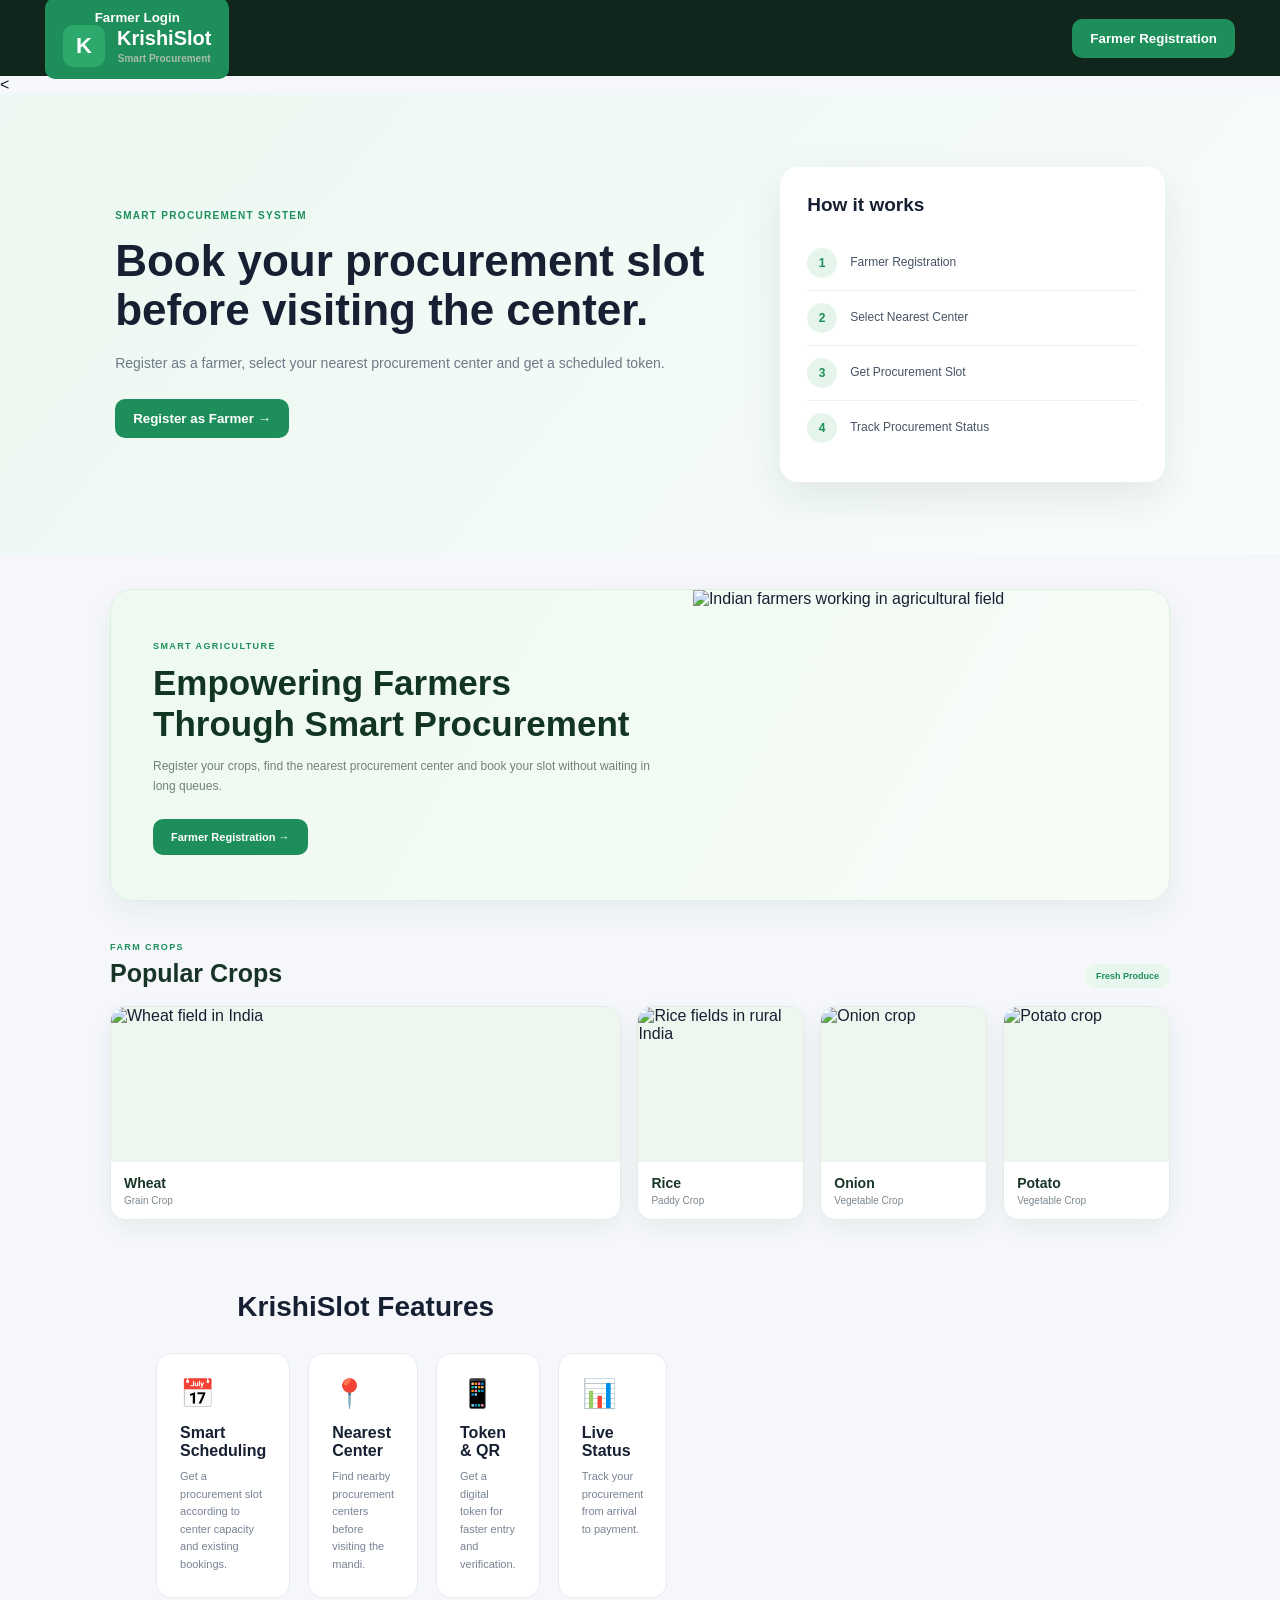
==== index.html @ 200f2f39 "Add files via upload" ====
<!DOCTYPE html>
<html lang="en">
<head>
    <meta charset="UTF-8">
    <meta name="viewport" content="width=device-width, initial-scale=1.0">

    <title>KrishiSlot - Smart Procurement</title>

    <link rel="stylesheet" href="style.css">
</head>

 

<body>

    <!-- NAVBAR -->
    <header class="navbar">
        
</button>
 <button class="register-btn" id="openFarmerLoginBtn" type="button">
    Farmer Login

        <div class="logo">
            <div class="logo-icon">K</div>

            <div>
                <h2>KrishiSlot</h2>
                <p>Smart Procurement</p>
            </div>
        </div>

        <button class="register-btn" id="openRegisterBtn">
            Farmer Registration
        </button>

    </header>
    <!-- =========================
     FARMER & CROP VISUAL
========================= -->

< 

    <!-- HERO SECTION -->
    <section class="hero">

        <div class="hero-content">

            <span class="tag">
                SMART PROCUREMENT SYSTEM
            </span>

            <h1>
                Book your procurement slot
                before visiting the center.
            </h1>

            <p>
                Register as a farmer, select your nearest
                procurement center and get a scheduled token.
            </p>

            <button class="hero-btn" id="heroRegisterBtn">
                Register as Farmer →
            </button>

        </div>


        <div class="hero-card">

            <h3>How it works</h3>

            <div class="work-step">
                <span>1</span>
                <p>Farmer Registration</p>
            </div>

            <div class="work-step">
                <span>2</span>
                <p>Select Nearest Center</p>
            </div>

            <div class="work-step">
                <span>3</span>
                <p>Get Procurement Slot</p>
            </div>

            <div class="work-step">
                <span>4</span>
                <p>Track Procurement Status</p>
            </div>

        </div>

    </section>
    <!-- ==============================
     KRISHISLOT FARM + CROPS
================================ -->
<!-- =========================
     AGRICULTURE SECTION
========================= -->

<section class="agriculture-section">

    <!-- MAIN FARMER / AGRICULTURE BANNER -->

    <div class="agriculture-banner">

        <div class="agriculture-text">

            <span class="section-tag">
                SMART AGRICULTURE
            </span>

            <h1>
                Empowering Farmers
                Through Smart Procurement
            </h1>

            <p>
                Register your crops, find the nearest
                procurement center and book your slot
                without waiting in long queues.
            </p>

            <button onclick="openRegistration()">
                Farmer Registration →
            </button>

        </div>


        <div class="agriculture-image">

            <img
                src="https://upload.wikimedia.org/wikipedia/commons/5/5f/Indian_farmers.jpg"
                alt="Indian farmers working in agricultural field"
            >

        </div>

    </div>


    <!-- CROP SECTION -->

    <div class="crop-title-row">

        <div>
            <span class="section-tag">
                FARM CROPS
            </span>

            <h2>
                Popular Crops
            </h2>
        </div>

        <span class="fresh-badge">
            Fresh Produce
        </span>

    </div>


    <div class="crop-grid">


        <!-- WHEAT -->

        <div class="crop-card">

            <div class="crop-image">

                <img
                    src="https://upload.wikimedia.org/wikipedia/commons/0/0e/Wheat_Field_in_India.jpg"
                    alt="Wheat field in India"
                >

            </div>

            <div class="crop-content">

                <h3>Wheat</h3>

                <p>
                    Grain Crop
                </p>

            </div>

        </div>


        <!-- RICE -->

        <div class="crop-card">

            <div class="crop-image">

                <img
                    src="https://thumb.wikimedia.org/wikipedia/commons/thumb/a/ab/Rice_fields_in_rural_India.jpg/1280px-Rice_fields_in_rural_India.jpg"
                    alt="Rice fields in rural India"
                >

            </div>

            <div class="crop-content">

                <h3>Rice</h3>

                <p>
                    Paddy Crop
                </p>

            </div>

        </div>


        <!-- ONION -->

        <div class="crop-card">

            <div class="crop-image">

                <div>
                   <img src="https://images.unsplash.com/photo-1508747703725-719777637510?auto=format&fit=crop&w=500&q=80"
                alt="Onion crop">
                </div>

            </div>

            <div class="crop-content">

                <h3>Onion</h3>

                <p>
                    Vegetable Crop
                </p>

            </div>

        </div>


        <!-- POTATO -->
 <!-- POTATO -->

<div class="crop-card">

    <div class="crop-image">

        <img
            src="https://images.unsplash.com/photo-1518977676601-b53f82aba655?auto=format&fit=crop&w=500&q=80"
            alt="Potato crop"
        >

    </div>

    <div class="crop-content">

        <h3>Potato</h3>

        <p>Vegetable Crop</p>

    </div>

</div>





    <!-- DASHBOARD PREVIEW -->
    <section class="features">

        <h2>KrishiSlot Features</h2>

        <div class="feature-grid">

            <div class="feature-card">
                <div class="feature-icon">📅</div>
                <h3>Smart Scheduling</h3>
                <p>
                    Get a procurement slot according to
                    center capacity and existing bookings.
                </p>
            </div>

            <div class="feature-card">
                <div class="feature-icon">📍</div>
                <h3>Nearest Center</h3>
                <p>
                    Find nearby procurement centers before
                    visiting the mandi.
                </p>
            </div>

            <div class="feature-card">
                <div class="feature-icon">📱</div>
                <h3>Token & QR</h3>
                <p>
                    Get a digital token for faster entry
                    and verification.
                </p>
            </div>

            <div class="feature-card">
                <div class="feature-icon">📊</div>
                <h3>Live Status</h3>
                <p>
                    Track your procurement from arrival
                    to payment.
                </p>
            </div>

        </div>

    </section>


    <!-- REGISTRATION MODAL -->

    <div class="modal" id="registrationModal">

        <div class="registration-box">

            <!-- HEADER -->

            <div class="registration-header">

                <div>
                    <h2>🌾 Farmer Registration</h2>

                    <p>
                        Create your KrishiSlot farmer account
                    </p>
                </div>

                <button
                    class="close-btn"
                    id="closeRegisterBtn">
                    ×
                </button>

            </div>


            <!-- STEPS -->

            <div class="steps">

                <div
                    class="step active"
                    id="stepIndicator1">

                    <div>1</div>
                    <span>Personal</span>

                </div>


                <div
                    class="step"
                    id="stepIndicator2">

                    <div>2</div>
                    <span>Farm</span>

                </div>


                <div
                    class="step"
                    id="stepIndicator3">

                    <div>3</div>
                    <span>Verify</span>

                </div>

            </div>


            <!-- STEP 1 -->

            <div
                class="form-step active"
                id="formStep1">

                <h3>Personal Details</h3>

                <label>
                    Full Name

                    <input
                        type="text"
                        id="name"
                        placeholder="Enter your full name">
                </label>


                <div class="two-input">

                    <label>
                        Mobile Number

                        <input
                            type="tel"
                            id="mobile"
                            maxlength="10"
                            placeholder="10 digit mobile number">
                    </label>


                    <label>
                        Age

                        <input
                            type="number"
                            id="age"
                            placeholder="Enter age">
                    </label>

                </div>


                <div class="two-input">

                    <label>
                        State

                        <select id="state">

                            <option value="">
                                Select State
                            </option>

                            <option>Haryana</option>
                            <option>Uttar Pradesh</option>
                            <option>Rajasthan</option>
                            <option>Punjab</option>
                            <option>Bihar</option>
                            <option>Madhya Pradesh</option>

                        </select>

                    </label>


                    <label>
                        District

                        <input
                            type="text"
                            id="district"
                            placeholder="Enter district">
                    </label>

                </div>


                <button
                    class="next-btn"
                    id="nextStep1">

                    Continue →

                </button>

            </div>


            <!-- STEP 2 -->

            <div
                class="form-step"
                id="formStep2">

                <h3>Farm Details</h3>


                <div class="two-input">

                    <label>
                        Village

                        <input
                            type="text"
                            id="village"
                            placeholder="Enter village">
                    </label>


                    <label>
                        Land Area (Acres)

                        <input
                            type="number"
                            id="land"
                            placeholder="Example: 5">
                    </label>

                </div>


                <div class="two-input">

                    <label>
                        Main Crop

                        <select id="crop">

                            <option value="">
                                Select Crop
                            </option>

                            <option>Onion</option>
                            <option>Wheat</option>
                            <option>Rice</option>
                            <option>Potato</option>
                            <option>Mustard</option>
                            <option>Maize</option>
                            <option>Cotton</option>

                        </select>

                    </label>


                    <label>
                        Quantity (Quintal)

                        <input
                            type="number"
                            id="quantity"
                            placeholder="Example: 40">
                    </label>

                </div>


                <label>

                    Area / Pincode

                    <input
                        type="text"
                        id="location"
                        placeholder="Enter village, area or pincode">

                </label>


                <!-- LOCATION BUTTON -->

                <button
                    class="location-btn"
                    id="locationBtn">

                    📍 Use My Current Location

                </button>


                <!-- NEAREST CENTERS -->

                <div class="nearest-box">

                    <div class="nearest-heading">

                        <div>

                            <h3>
                                📍 Nearest Procurement Centers
                            </h3>

                            <p id="locationMessage">
                                Select a center from the list
                            </p>

                        </div>

                    </div>


                    <div id="centerList">

                        <div class="empty-center">

                            <span>📍</span>

                            <p>
                                Procurement centers will
                                appear here.
                            </p>

                        </div>

                    </div>

                </div>


                <div class="button-row">

                    <button
                        class="back-btn"
                        id="backStep2">

                        ← Back

                    </button>


                    <button
                        class="next-btn"
                        id="nextStep2">

                        Continue →

                    </button>

                </div>

            </div>


            <!-- STEP 3 -->

            <div
                class="form-step"
                id="formStep3">

                <h3>Mobile Verification</h3>


                <div class="otp-card">

                    <div class="otp-icon">
                        📱
                    </div>

                    <p>
                        OTP sent to
                    </p>

                    <strong id="mobileDisplay">
                        ******1234
                    </strong>

                </div>


                <label>

                    Enter 6 Digit OTP

                    <input
                        type="text"
                        id="otp"
                        maxlength="6"
                        placeholder="Enter OTP">

                </label>


                <p class="demo-otp">

                    Demo OTP:
                    <strong>123456</strong>

                </p>


                <div class="button-row">

                    <button
                        class="back-btn"
                        id="backStep3">

                        ← Back

                    </button>


                    <button
                        class="next-btn"
                        id="completeBtn">

                        ✓ Complete Registration

                    </button>

                </div>

            </div>


            <!-- SUCCESS -->

            <div
                class="success-screen"
                id="successScreen">

                <div class="success-icon">
                    ✓
                </div>

                <h2>
                    Registration Successful!
                </h2>

                <p>
                    Welcome to KrishiSlot
                </p>


                <div class="farmer-id">

                    <span>Your Farmer ID</span>

                    <strong id="farmerId">
                        KSL-000000
                    </strong>

                </div>


                <div class="registered-details">

                    <p>
                        <b>Farmer:</b>
                        <span id="successName"></span>
                    </p>

                    <p>
                        <b>Crop:</b>
                        <span id="successCrop"></span>
                    </p>

                    <p>
                        <b>Center:</b>
                        <span id="successCenter"></span>

                    </p>
                    
<p><strong>Booking Date:</strong>
    <span id="successBookingDate">-</span>
</p>

<p><strong>Time Slot:</strong>
    <span id="successTimeSlot">-</span>
</p>

<p><strong>Token Number:</strong>
    <span id="successTokenNumber">-</span>
</p>


                </div>


                <button
                    class="next-btn"
                    id="finishBtn">

                    Go to Dashboard →

                </button>

            </div>

        </div>

    </div>


    <!-- TOAST -->

    <div
        class="toast"
        id="toast">
    </div>
    
  <section id="farmerLoginPortal" class="modal" style="display:none;">
    <div class="registration-box">
  <h2>Farmer Login Portal</h2>
  <p>Registered mobile number ya Farmer ID enter karo.</p>

  <form id="farmerLoginForm">
    <input id="farmerLoginValue" type="text"
      placeholder="Mobile Number / Farmer ID" required
      style="width:100%;padding:12px;margin:12px 0;box-sizing:border-box;">
    <button type="submit" class="register-btn">View My Booking</button>
  </form>

  <p id="farmerLoginMessage"></p>
  <div id="farmerBookingDetails"></div>
  <button id="closeFarmerPortal" type="button">Back to Home</button>
</section>

<script>
const portal = document.getElementById("farmerLoginPortal");

document.getElementById("openFarmerLoginBtn").addEventListener("click", () => {
  portal.style.display = "block";
  portal.scrollIntoView({ behavior: "smooth" });
});

document.getElementById("closeFarmerPortal").addEventListener("click", () => {
  portal.style.display = "none";
});

document.getElementById("farmerLoginForm").addEventListener("submit", async (e) => {
  e.preventDefault();

  const loginValue = document.getElementById("farmerLoginValue").value.trim();
  const message = document.getElementById("farmerLoginMessage");
  const details = document.getElementById("farmerBookingDetails");

  message.textContent = "Loading booking...";
  details.replaceChildren();

  try {
    const response = await fetch("http://localhost:5000/api/farmer/login", {
      method: "POST",
      headers: { "Content-Type": "application/json" },
      body: JSON.stringify({ loginValue })
    });

    const result = await response.json();

    if (!response.ok || !result.success) {
      throw new Error(result.message || "Farmer not found.");
    }

    const f = result.farmer;
    const table = document.createElement("table");
    table.style.cssText = "width:100%;border-collapse:collapse;margin-top:15px";

    [
      ["Farmer Name", f.name],
      ["Farmer ID", f.farmerId],
      ["Mobile", f.mobile],
      ["Crop", f.crop],
      ["Quantity", f.quantity],
      ["Procurement Center", f.selectedCenter],
      ["Booking Date", f.bookingDate],
      ["Time Slot", f.timeSlot],
      ["Token Number", f.tokenNumber],
      ["Status", f.status]
    ].forEach(([label, value]) => {
      const row = table.insertRow();
      [label, value ?? "Not assigned"].forEach(text => {
        const cell = row.insertCell();
        cell.textContent = text;
        cell.style.cssText = "padding:10px;border:1px solid #ddd;text-align:left";
      });
    });

    details.appendChild(table);
    message.textContent = "Booking details loaded successfully!";
  } catch (error) {
    message.textContent = error.message || "Server connection failed.";
  }
});
</script>
</body>
</html>



    <script src="script.js"></script>

</body>
</html>
---- style.css ----
* {
    box-sizing: border-box;
    margin: 0;
    padding: 0;
}

body {
    font-family: Arial, sans-serif;
    background: #f5f7fb;
    color: #172033;
}


/* NAVBAR */

.navbar {
    height: 76px;
    background: #10251b;
    color: white;

    display: flex;
    align-items: center;
    justify-content: space-between;

    padding: 0 45px;
}

.logo {
    display: flex;
    align-items: center;
    gap: 12px;
}

.logo-icon {
    width: 42px;
    height: 42px;

    border-radius: 11px;

    background: #2daa6b;

    display: grid;
    place-items: center;

    font-size: 22px;
    font-weight: bold;
}

.logo h2 {
    font-size: 20px;
}

.logo p {
    font-size: 10px;
    color: #aabbb0;
    margin-top: 3px;
}

.register-btn,
.hero-btn,
.next-btn {
    background: #1e8f5a;
    color: white;

    border: none;
    border-radius: 10px;

    padding: 12px 18px;

    font-weight: bold;

    cursor: pointer;

    transition: 0.2s;
}

.register-btn:hover,
.hero-btn:hover,
.next-btn:hover {
    background: #167747;
}


/* HERO */

.hero {
    min-height: 460px;

    display: grid;
    grid-template-columns: 1.3fr 0.8fr;

    gap: 40px;

    padding: 70px 9%;

    background:
        linear-gradient(
            130deg,
            #ecf8f1,
            #f8fcfa
        );
}

.hero-content {
    display: flex;
    flex-direction: column;
    justify-content: center;
}

.tag {
    display: inline-block;

    color: #1e8f5a;

    font-size: 10px;

    font-weight: bold;

    letter-spacing: 1.3px;

    margin-bottom: 15px;
}

.hero h1 {
    font-size: 44px;

    line-height: 1.12;

    max-width: 650px;

    margin-bottom: 18px;
}

.hero p {
    max-width: 600px;

    color: #6f7988;

    line-height: 1.6;

    font-size: 14px;

    margin-bottom: 25px;
}

.hero-btn {
    width: fit-content;
}


/* HERO CARD */

.hero-card {
    background: white;

    padding: 27px;

    border-radius: 18px;

    box-shadow:
        0 15px 40px
        rgba(20, 45, 30, 0.09);

    align-self: center;
}

.hero-card h3 {
    margin-bottom: 20px;
    font-size: 19px;
}

.work-step {
    display: flex;
    align-items: center;

    gap: 13px;

    padding: 12px 0;

    border-bottom:
        1px solid #edf0f2;
}

.work-step:last-child {
    border-bottom: none;
}

.work-step span {
    width: 30px;
    height: 30px;

    border-radius: 50%;

    background: #e5f5eb;

    color: #1e8f5a;

    display: grid;
    place-items: center;

    font-size: 12px;

    font-weight: bold;
}

.work-step p {
    margin: 0;

    color: #465365;

    font-size: 12px;
}


/* FEATURES */

.features {
    padding: 55px 9%;
}

.features > h2 {
    text-align: center;

    font-size: 28px;

    margin-bottom: 30px;
}

.feature-grid {
    display: grid;

    grid-template-columns:
        repeat(4, 1fr);

    gap: 18px;
}

.feature-card {
    background: white;

    padding: 23px;

    border-radius: 15px;

    border:
        1px solid #e8ebef;
}

.feature-icon {
    font-size: 28px;

    margin-bottom: 14px;
}

.feature-card h3 {
    font-size: 16px;

    margin-bottom: 8px;
}

.feature-card p {
    color: #788394;

    font-size: 11px;

    line-height: 1.6;
}


/* MODAL */

.modal {
    position: fixed;

    inset: 0;

    background:
        rgba(7, 25, 16, 0.65);

    backdrop-filter: blur(5px);

    display: none;

    justify-content: center;
    align-items: center;

    padding: 20px;

    z-index: 1000;
}

.modal.show {
    display: flex;
}


/* REGISTRATION BOX */

.registration-box {
    width: 100%;

    max-width: 670px;

    max-height: 92vh;

    overflow-y: auto;

    background: white;

    border-radius: 20px;

    padding: 28px;

    box-shadow:
        0 30px 80px
        rgba(0,0,0,0.25);
}


/* HEADER */

.registration-header {
    display: flex;

    justify-content: space-between;

    align-items: flex-start;

    margin-bottom: 25px;
}

.registration-header h2 {
    font-size: 23px;

    margin-bottom: 5px;
}

.registration-header p {
    color: #7b8497;

    font-size: 11px;
}

.close-btn {
    width: 35px;
    height: 35px;

    border: none;

    border-radius: 50%;

    background: #f1f3f5;

    font-size: 20px;

    cursor: pointer;
}


/* STEPS */

.steps {
    display: flex;

    justify-content: space-between;

    margin-bottom: 30px;
}

.step {
    flex: 1;

    text-align: center;

    position: relative;

    color: #99a1ad;
}

.step div {
    width: 35px;
    height: 35px;

    margin: auto;

    border-radius: 50%;

    background: #edf0f3;

    display: grid;
    place-items: center;

    font-size: 12px;

    font-weight: bold;
}

.step span {
    display: block;

    font-size: 10px;

    margin-top: 7px;
}

.step.active {
    color: #1e8f5a;
}

.step.active div {
    background: #1e8f5a;

    color: white;
}


/* FORM */

.form-step {
    display: none;
}

.form-step.active {
    display: block;
}

.form-step h3 {
    font-size: 18px;

    margin-bottom: 20px;
}

.form-step label {
    display: block;

    color: #667085;

    font-size: 11px;

    margin-bottom: 15px;
}

.form-step input,
.form-step select {
    width: 100%;

    padding: 12px;

    margin-top: 7px;

    border:
        1px solid #dfe4e8;

    border-radius: 10px;

    outline: none;

    background: white;
}

.form-step input:focus,
.form-step select:focus {
    border-color: #1e8f5a;

    box-shadow:
        0 0 0 3px
        rgba(30,143,90,0.08);
}

.two-input {
    display: grid;

    grid-template-columns: 1fr 1fr;

    gap: 15px;
}


/* LOCATION */

.location-btn {
    width: 100%;

    border:
        1px dashed #a9d1b9;

    color: #1e8f5a;

    background: #f3faf5;

    padding: 10px;

    border-radius: 9px;

    font-weight: bold;

    font-size: 11px;

    cursor: pointer;

    margin-bottom: 15px;
}


/* NEAREST CENTER */

.nearest-box {
    background: #f8fcf9;

    border:
        1px solid #dcefe3;

    border-radius: 13px;

    padding: 16px;
}

.nearest-heading h3 {
    font-size: 14px;

    margin-bottom: 4px;
}

.nearest-heading p {
    font-size: 10px;

    color: #7b8497;

    margin-bottom: 10px;
}


/* CENTER CARD */

.center-card {
    display: flex;

    align-items: center;

    gap: 11px;

    background: white;

    border:
        1px solid #e1e6e3;

    border-radius: 11px;

    padding: 11px;

    margin-top: 8px;

    cursor: pointer;

    transition: 0.2s;
}

.center-card:hover {
    border-color: #50a977;
}

.center-card.selected {
    border:
        2px solid #1e8f5a;

    background: #f1fbf5;
}

.radio {
    width: 18px;
    height: 18px;

    border:
        2px solid #b8c2bc;

    border-radius: 50%;

    flex-shrink: 0;
}

.center-card.selected .radio {
    border-color: #1e8f5a;

    position: relative;
}

.center-card.selected .radio::after {
    content: "";

    position: absolute;

    width: 8px;
    height: 8px;

    border-radius: 50%;

    background: #1e8f5a;

    top: 3px;
    left: 3px;
}

.center-info {
    flex: 1;
}

.center-info strong {
    display: block;

    font-size: 11px;

    color: #172033;
}

.center-info span {
    display: block;

    font-size: 9px;

    color: #7b8497;

    margin-top: 3px;
}

.distance {
    text-align: right;
}

.distance strong {
    display: block;

    color: #1e8f5a;

    font-size: 11px;
}

.distance span {
    color: #8a94a4;

    font-size: 8px;
}


/* BUTTONS */

.button-row {
    display: flex;

    justify-content: space-between;

    gap: 10px;

    margin-top: 20px;
}

.back-btn {
    padding: 12px 18px;

    border: none;

    border-radius: 10px;

    background: #eef1f4;

    color: #273447;

    font-weight: bold;

    cursor: pointer;
}


/* OTP */

.otp-card {
    text-align: center;

    background: #f4faf6;

    border:
        1px solid #dcefe3;

    padding: 20px;

    border-radius: 13px;

    margin-bottom: 20px;
}

.otp-icon {
    font-size: 28px;

    margin-bottom: 8px;
}

.otp-card p {
    font-size: 11px;

    color: #778192;

    margin-bottom: 5px;
}

.otp-card strong {
    font-size: 20px;

    color: #1e8f5a;
}

.demo-otp {
    font-size: 10px;

    color: #8a94a4;

    margin-top: -5px;
}


/* SUCCESS */

.success-screen {
    display: none;

    text-align: center;

    padding: 20px 5px;
}

.success-screen.show {
    display: block;
}

.success-icon {
    width: 70px;
    height: 70px;

    border-radius: 50%;

    background: #e4f7eb;

    color: #1e8f5a;

    display: grid;
    place-items: center;

    margin: auto;

    font-size: 32px;
}

.success-screen h2 {
    margin-top: 15px;

    margin-bottom: 5px;
}

.success-screen > p {
    color: #7b8497;

    font-size: 12px;
}

.farmer-id {
    background: #f8fdf9;

    border:
        1px dashed #b6d7c0;

    padding: 17px;

    border-radius: 12px;

    margin: 22px 0;
}

.farmer-id span {
    display: block;

    color: #7b8497;

    font-size: 10px;
}

.farmer-id strong {
    display: block;

    color: #1e8f5a;

    font-size: 25px;

    margin-top: 5px;
}

.registered-details {
    text-align: left;

    margin-bottom: 20px;
}

.registered-details p {
    display: flex;

    justify-content: space-between;

    gap: 10px;

    padding: 10px 0;

    border-bottom:
        1px solid #edf0f2;

    font-size: 11px;
}

.registered-details span {
    color: #5f6a79;

    text-align: right;
}


/* EMPTY CENTER */

.empty-center {
    text-align: center;

    padding: 15px;

    color: #8a94a4;
}

.empty-center span {
    font-size: 25px;
}

.empty-center p {
    font-size: 10px;

    margin-top: 5px;
}


/* TOAST */

.toast {
    position: fixed;

    right: 20px;
    bottom: 20px;

    background: #15231c;

    color: white;

    padding: 12px 17px;

    border-radius: 10px;

    font-size: 11px;

    opacity: 0;

    transform: translateY(10px);

    transition: 0.2s;

    pointer-events: none;

    z-index: 5000;
}

.toast.show {
    opacity: 1;

    transform: translateY(0);
}


/* RESPONSIVE */

@media (max-width: 800px) {

    .navbar {
        padding: 0 20px;
    }

    .hero {
        grid-template-columns: 1fr;

        padding: 45px 25px;
    }

    .hero h1 {
        font-size: 34px;
    }

    .feature-grid {
        grid-template-columns: 1fr 1fr;
    }

}

@media (max-width: 600px) {

    .navbar {
        height: auto;

        padding: 15px;

        gap: 15px;

        flex-direction: column;

        align-items: stretch;
    }

    .register-btn {
        width: 100%;
    }

    .two-input {
        grid-template-columns: 1fr;
        gap: 0;
    }

    .feature-grid {
        grid-template-columns: 1fr;
    }

    .registration-box {
        padding: 20px;
    }

    .hero h1 {
        font-size: 29px;
    }

}
/* =========================
   FARMER BANNER
========================= */

 /* =================================
   AGRICULTURE SECTION
================================= */

.agriculture-section {
    max-width: 1100px;
    margin: 35px auto;
    padding: 0 20px;
}


/* =================================
   MAIN BANNER
================================= */

.agriculture-banner {

    min-height: 310px;

    display: flex;

    align-items: center;

    justify-content: space-between;

    overflow: hidden;

    border-radius: 22px;

    background: linear-gradient(
        120deg,
        #edf9f1,
        #f8fcf8
    );

    border: 1px solid #dcefe3;

    box-shadow:
        0 12px 30px
        rgba(20, 70, 40, 0.06);
}


.agriculture-text {

    width: 55%;

    padding: 42px;
}


.section-tag {

    color: #1e8f5a;

    font-size: 9px;

    font-weight: 800;

    letter-spacing: 1.4px;
}


.agriculture-text h1 {

    font-size: 35px;

    line-height: 1.15;

    margin: 10px 0 12px;

    color: #123522;

}


.agriculture-text p {

    max-width: 500px;

    font-size: 12px;

    line-height: 1.7;

    color: #718078;

    margin-bottom: 22px;
}


.agriculture-text button {

    border: none;

    background: #1e8f5a;

    color: white;

    padding: 12px 18px;

    border-radius: 10px;

    font-size: 11px;

    font-weight: bold;

    cursor: pointer;

    transition: .2s;
}


.agriculture-text button:hover {

    background: #167747;

    transform: translateY(-1px);
}


/* =================================
   FARMER IMAGE
================================= */

.agriculture-image {

    width: 45%;

    height: 310px;

    overflow: hidden;
}


.agriculture-image img {

    width: 100%;

    height: 100%;

    object-fit: cover;

    display: block;
}


/* =================================
   CROP HEADING
================================= */

.crop-title-row {

    display: flex;

    align-items: end;

    justify-content: space-between;

    margin-top: 35px;

    margin-bottom: 18px;
}


.crop-title-row h2 {

    font-size: 25px;

    margin: 5px 0 0;

    color: #183426;
}


.fresh-badge {

    background: #e8f7ed;

    color: #1e8f5a;

    padding: 7px 11px;

    border-radius: 20px;

    font-size: 9px;

    font-weight: bold;
}


/* =================================
   CROP GRID
================================= */

.crop-grid {

    display: grid;

    grid-template-columns:
        repeat(4, 1fr);

    gap: 16px;
}


/* =================================
   CROP CARD
================================= */

.crop-card {

    background: white;

    border: 1px solid #e5ebe7;

    border-radius: 15px;

    overflow: hidden;

    box-shadow:
        0 8px 22px
        rgba(20, 60, 35, 0.06);

    transition: .25s;
}


.crop-card:hover {

    transform: translateY(-4px);

    box-shadow:
        0 12px 28px
        rgba(20, 60, 35, 0.10);
}


/* =================================
   CROP IMAGE
================================= */

.crop-image {

    height: 155px;

    background: #edf6ef;

    overflow: hidden;
}


.crop-image img {

    width: 100%;

    height: 100%;

    object-fit: cover;

    display: block;
}


/* =================================
   ONION / POTATO TEMP VISUAL
================================= */

.onion-placeholder,
.potato-placeholder {

    display: flex;

    align-items: center;

    justify-content: center;

    background:
        linear-gradient(
            135deg,
            #edf7ed,
            #d7ecd9
        );
}


.onion-placeholder div {

    font-size: 65px;
}


.potato-placeholder div {

    font-size: 65px;
}


/* =================================
   CROP TEXT
================================= */

.crop-content {

    padding: 13px;
}


.crop-content h3 {

    margin: 0 0 4px;

    font-size: 14px;

    color: #193726;
}


.crop-content p {

    margin: 0;

    font-size: 10px;

    color: #7b8790;
}


/* =================================
   RESPONSIVE
================================= */

@media (max-width: 800px) {

    .agriculture-banner {

        flex-direction: column;
    }


    .agriculture-text {

        width: 100%;

        padding: 30px;
    }


    .agriculture-image {

        width: 100%;

        height: 230px;
    }


    .crop-grid {

        grid-template-columns:
            repeat(2, 1fr);
    }

}


@media (max-width: 500px) {

    .crop-grid {

        grid-template-columns: 1fr;
    }


    .agriculture-text h1 {

        font-size: 28px;
    }

} 

/* Farmer Login: same modal size and appearance as Registration */
#farmerLoginPortal.modal {
    position: fixed;
    inset: 0;
    width: 100%;
    height: 100%;
    padding: 20px;
    display: none;
    justify-content: center;
    align-items: center;
    overflow-y: auto;
    box-sizing: border-box;
    background: rgba(7, 25, 16, 0.65);
    backdrop-filter: blur(5px);
    z-index: 9999;
}

#farmerLoginPortal.modal.show {
    display: flex !important;
}

#farmerLoginPortal .registration-box {
    width: 100%;
    max-width: 670px;
    max-height: 92vh;
    overflow-y: auto;
    background: white;
    border-radius: 20px;
    padding: 28px;
    box-sizing: border-box;
    box-shadow: 0 30px 80px rgba(0, 0, 0, 0.25);
}

@media (max-width: 600px) {
    #farmerLoginPortal .registration-box {
        padding: 20px;
    }
}
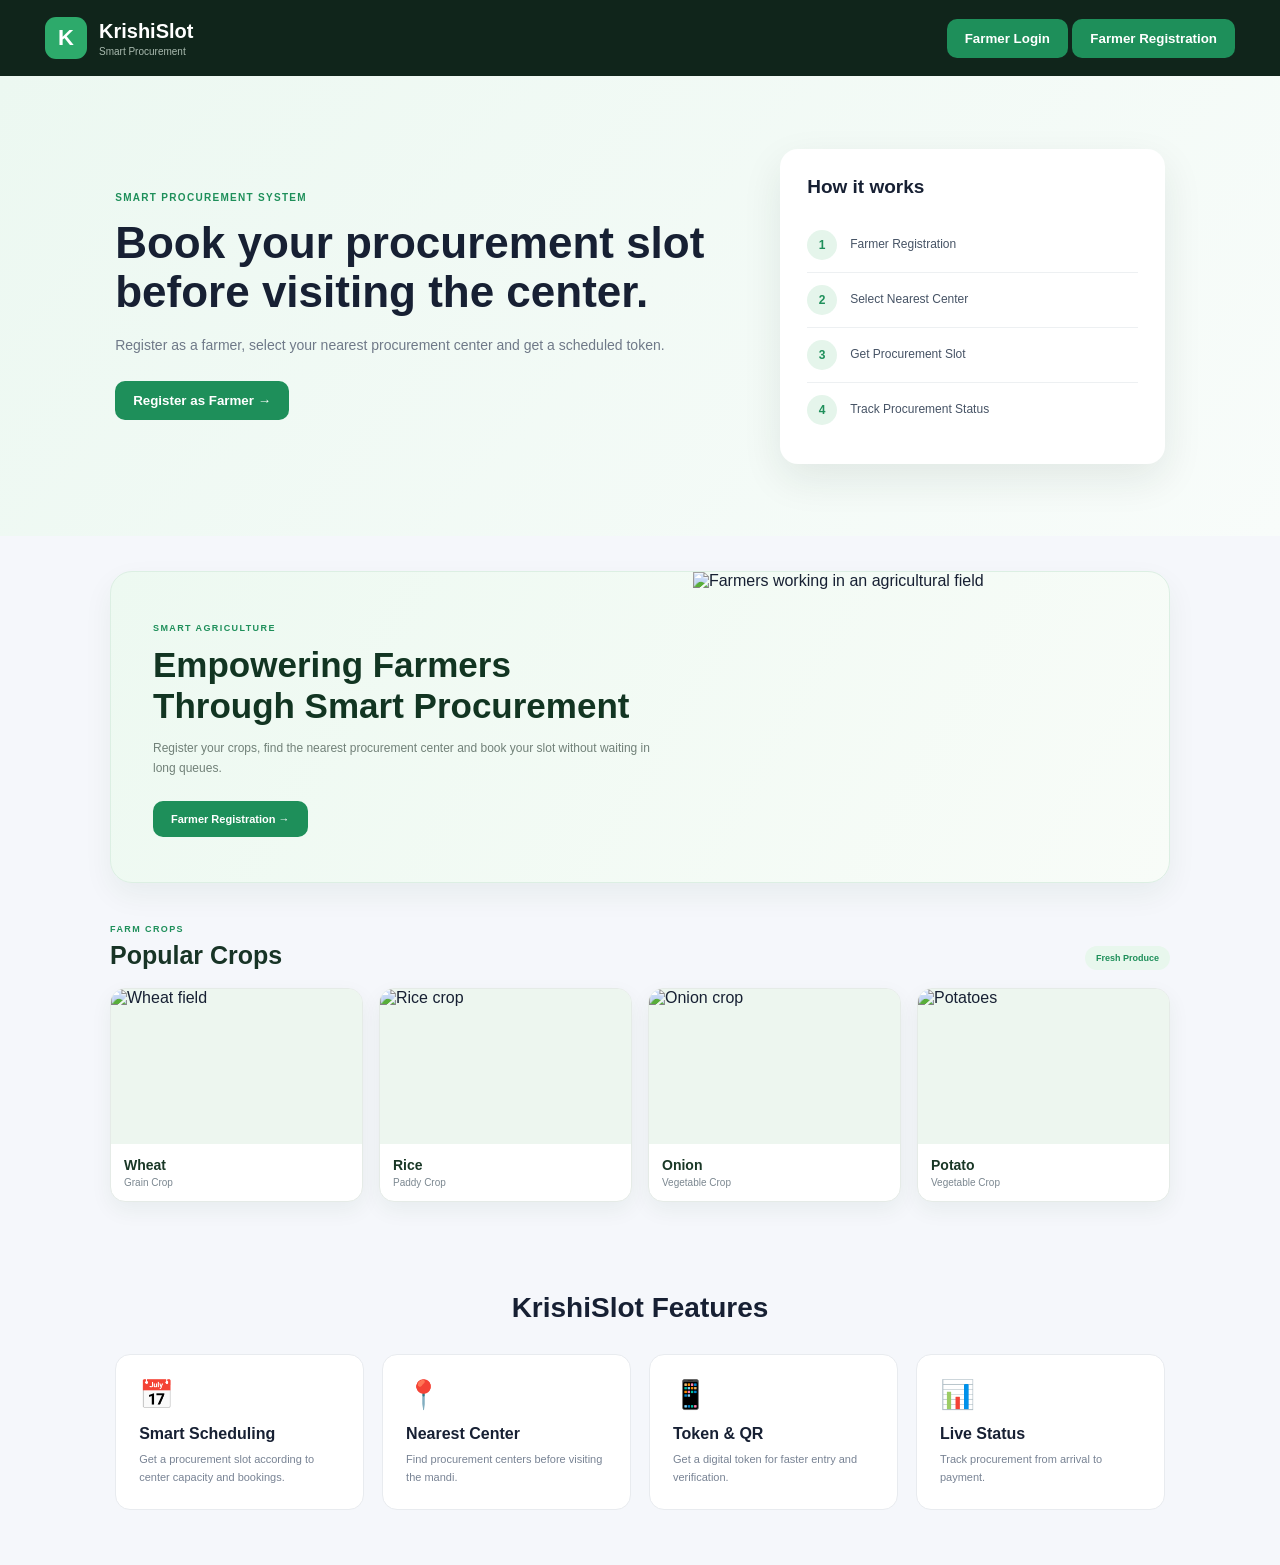
==== commit 06ea1cac: "Update KrishiSlot frontend" ====
--- a/index.html
+++ b/index.html
@@ -1,521 +1,263 @@
+ 
+
 <!DOCTYPE html>
 <html lang="en">
 <head>
     <meta charset="UTF-8">
     <meta name="viewport" content="width=device-width, initial-scale=1.0">
-
     <title>KrishiSlot - Smart Procurement</title>
-
     <link rel="stylesheet" href="style.css">
 </head>
 
- 
-
 <body>
 
     <!-- NAVBAR -->
     <header class="navbar">
-        
-</button>
- <button class="register-btn" id="openFarmerLoginBtn" type="button">
-    Farmer Login
-
         <div class="logo">
             <div class="logo-icon">K</div>
-
             <div>
                 <h2>KrishiSlot</h2>
                 <p>Smart Procurement</p>
             </div>
         </div>
 
-        <button class="register-btn" id="openRegisterBtn">
-            Farmer Registration
-        </button>
-
+        <div class="navbar-actions">
+            <button class="register-btn" id="openFarmerLoginBtn" type="button">
+                Farmer Login
+            </button>
+            <button class="register-btn" id="openRegisterBtn" type="button">
+                Farmer Registration
+            </button>
+        </div>
     </header>
-    <!-- =========================
-     FARMER & CROP VISUAL
-========================= -->
-
-< 
-
-    <!-- HERO SECTION -->
+
+    <!-- HERO -->
     <section class="hero">
-
         <div class="hero-content">
-
-            <span class="tag">
-                SMART PROCUREMENT SYSTEM
-            </span>
-
-            <h1>
-                Book your procurement slot
-                before visiting the center.
-            </h1>
-
+            <span class="tag">SMART PROCUREMENT SYSTEM</span>
+            <h1>Book your procurement slot before visiting the center.</h1>
             <p>
-                Register as a farmer, select your nearest
-                procurement center and get a scheduled token.
+                Register as a farmer, select your nearest procurement
+                center and get a scheduled token.
             </p>
-
-            <button class="hero-btn" id="heroRegisterBtn">
+            <button class="hero-btn" id="heroRegisterBtn" type="button">
                 Register as Farmer →
             </button>
-
-        </div>
-
+        </div>
 
         <div class="hero-card">
-
             <h3>How it works</h3>
-
-            <div class="work-step">
-                <span>1</span>
-                <p>Farmer Registration</p>
-            </div>
-
-            <div class="work-step">
-                <span>2</span>
-                <p>Select Nearest Center</p>
-            </div>
-
-            <div class="work-step">
-                <span>3</span>
-                <p>Get Procurement Slot</p>
-            </div>
-
-            <div class="work-step">
-                <span>4</span>
-                <p>Track Procurement Status</p>
-            </div>
-
-        </div>
-
+            <div class="work-step"><span>1</span><p>Farmer Registration</p></div>
+            <div class="work-step"><span>2</span><p>Select Nearest Center</p></div>
+            <div class="work-step"><span>3</span><p>Get Procurement Slot</p></div>
+            <div class="work-step"><span>4</span><p>Track Procurement Status</p></div>
+        </div>
     </section>
-    <!-- ==============================
-     KRISHISLOT FARM + CROPS
-================================ -->
-<!-- =========================
-     AGRICULTURE SECTION
-========================= -->
-
-<section class="agriculture-section">
-
-    <!-- MAIN FARMER / AGRICULTURE BANNER -->
-
-    <div class="agriculture-banner">
-
-        <div class="agriculture-text">
-
-            <span class="section-tag">
-                SMART AGRICULTURE
-            </span>
-
-            <h1>
-                Empowering Farmers
-                Through Smart Procurement
-            </h1>
-
-            <p>
-                Register your crops, find the nearest
-                procurement center and book your slot
-                without waiting in long queues.
-            </p>
-
-            <button onclick="openRegistration()">
-                Farmer Registration →
-            </button>
-
-        </div>
-
-
-        <div class="agriculture-image">
-
-            <img
-                src="https://upload.wikimedia.org/wikipedia/commons/5/5f/Indian_farmers.jpg"
-                alt="Indian farmers working in agricultural field"
-            >
-
-        </div>
-
-    </div>
-
-
-    <!-- CROP SECTION -->
-
-    <div class="crop-title-row">
-
-        <div>
-            <span class="section-tag">
-                FARM CROPS
-            </span>
-
-            <h2>
-                Popular Crops
-            </h2>
-        </div>
-
-        <span class="fresh-badge">
-            Fresh Produce
-        </span>
-
-    </div>
-
-
-    <div class="crop-grid">
-
-
-        <!-- WHEAT -->
-
-        <div class="crop-card">
-
-            <div class="crop-image">
-
+
+    <!-- AGRICULTURE -->
+    <section class="agriculture-section">
+        <div class="agriculture-banner">
+            <div class="agriculture-text">
+                <span class="section-tag">SMART AGRICULTURE</span>
+                <h1>Empowering Farmers Through Smart Procurement</h1>
+                <p>
+                    Register your crops, find the nearest procurement
+                    center and book your slot without waiting in long queues.
+                </p>
+                <button type="button"
+                    onclick="document.getElementById('openRegisterBtn').click()">
+                    Farmer Registration →
+                </button>
+            </div>
+
+            <div class="agriculture-image">
                 <img
-                    src="https://upload.wikimedia.org/wikipedia/commons/0/0e/Wheat_Field_in_India.jpg"
-                    alt="Wheat field in India"
-                >
-
-            </div>
-
-            <div class="crop-content">
-
-                <h3>Wheat</h3>
-
-                <p>
-                    Grain Crop
-                </p>
-
-            </div>
-
-        </div>
-
-
-        <!-- RICE -->
-
-        <div class="crop-card">
-
-            <div class="crop-image">
-
-                <img
-                    src="https://thumb.wikimedia.org/wikipedia/commons/thumb/a/ab/Rice_fields_in_rural_India.jpg/1280px-Rice_fields_in_rural_India.jpg"
-                    alt="Rice fields in rural India"
-                >
-
-            </div>
-
-            <div class="crop-content">
-
-                <h3>Rice</h3>
-
-                <p>
-                    Paddy Crop
-                </p>
-
-            </div>
-
-        </div>
-
-
-        <!-- ONION -->
-
-        <div class="crop-card">
-
-            <div class="crop-image">
-
-                <div>
-                   <img src="https://images.unsplash.com/photo-1508747703725-719777637510?auto=format&fit=crop&w=500&q=80"
-                alt="Onion crop">
-                </div>
-
-            </div>
-
-            <div class="crop-content">
-
-                <h3>Onion</h3>
-
-                <p>
-                    Vegetable Crop
-                </p>
-
-            </div>
-
-        </div>
-
-
-        <!-- POTATO -->
- <!-- POTATO -->
-
-<div class="crop-card">
-
-    <div class="crop-image">
-
-        <img
-            src="https://images.unsplash.com/photo-1518977676601-b53f82aba655?auto=format&fit=crop&w=500&q=80"
-            alt="Potato crop"
-        >
-
-    </div>
-
-    <div class="crop-content">
-
-        <h3>Potato</h3>
-
-        <p>Vegetable Crop</p>
-
-    </div>
-
-</div>
-
-
-
-
-
-    <!-- DASHBOARD PREVIEW -->
+                    src="https://upload.wikimedia.org/wikipedia/commons/5/5f/Indian_farmers.jpg"
+                    alt="Farmers working in an agricultural field">
+            </div>
+        </div>
+
+        <div class="crop-title-row">
+            <div>
+                <span class="section-tag">FARM CROPS</span>
+                <h2>Popular Crops</h2>
+            </div>
+            <span class="fresh-badge">Fresh Produce</span>
+        </div>
+
+        <div class="crop-grid">
+            <div class="crop-card">
+                <div class="crop-image">
+                    <img
+                        src="https://upload.wikimedia.org/wikipedia/commons/0/0e/Wheat_Field_in_India.jpg"
+                        alt="Wheat field">
+                </div>
+                <div class="crop-content">
+                    <h3>Wheat</h3>
+                    <p>Grain Crop</p>
+                </div>
+            </div>
+
+            <div class="crop-card">
+                <div class="crop-image">
+                    <img
+                        src="https://images.unsplash.com/photo-1536304993881-ff6e9eefa2a6?auto=format&fit=crop&w=700&q=80"
+                        alt="Rice crop">
+                </div>
+                <div class="crop-content">
+                    <h3>Rice</h3>
+                    <p>Paddy Crop</p>
+                </div>
+            </div>
+
+            <div class="crop-card">
+                <div class="crop-image">
+                    <img
+                        src="https://images.unsplash.com/photo-1508747703725-719777637510?auto=format&fit=crop&w=500&q=80"
+                        alt="Onion crop">
+                </div>
+                <div class="crop-content">
+                    <h3>Onion</h3>
+                    <p>Vegetable Crop</p>
+                </div>
+            </div>
+
+            <div class="crop-card">
+                <div class="crop-image">
+                    <img
+                        src="https://images.unsplash.com/photo-1518977676601-b53f82aba655?auto=format&fit=crop&w=500&q=80"
+                        alt="Potatoes">
+                </div>
+                <div class="crop-content">
+                    <h3>Potato</h3>
+                    <p>Vegetable Crop</p>
+                </div>
+            </div>
+        </div>
+    </section>
+
+    <!-- FEATURES -->
     <section class="features">
-
         <h2>KrishiSlot Features</h2>
 
         <div class="feature-grid">
-
             <div class="feature-card">
                 <div class="feature-icon">📅</div>
                 <h3>Smart Scheduling</h3>
-                <p>
-                    Get a procurement slot according to
-                    center capacity and existing bookings.
-                </p>
+                <p>Get a procurement slot according to center capacity and bookings.</p>
             </div>
 
             <div class="feature-card">
                 <div class="feature-icon">📍</div>
                 <h3>Nearest Center</h3>
-                <p>
-                    Find nearby procurement centers before
-                    visiting the mandi.
-                </p>
+                <p>Find procurement centers before visiting the mandi.</p>
             </div>
 
             <div class="feature-card">
                 <div class="feature-icon">📱</div>
                 <h3>Token & QR</h3>
-                <p>
-                    Get a digital token for faster entry
-                    and verification.
-                </p>
+                <p>Get a digital token for faster entry and verification.</p>
             </div>
 
             <div class="feature-card">
                 <div class="feature-icon">📊</div>
                 <h3>Live Status</h3>
-                <p>
-                    Track your procurement from arrival
-                    to payment.
-                </p>
-            </div>
-
-        </div>
-
+                <p>Track procurement from arrival to payment.</p>
+            </div>
+        </div>
     </section>
 
-
     <!-- REGISTRATION MODAL -->
-
     <div class="modal" id="registrationModal">
-
         <div class="registration-box">
 
-            <!-- HEADER -->
-
             <div class="registration-header">
-
                 <div>
                     <h2>🌾 Farmer Registration</h2>
-
-                    <p>
-                        Create your KrishiSlot farmer account
-                    </p>
-                </div>
-
-                <button
-                    class="close-btn"
-                    id="closeRegisterBtn">
-                    ×
-                </button>
-
-            </div>
-
-
-            <!-- STEPS -->
-
+                    <p>Create your KrishiSlot farmer account</p>
+                </div>
+                <button class="close-btn" id="closeRegisterBtn" type="button">×</button>
+            </div>
+
+            <!-- PROGRESS -->
             <div class="steps">
-
-                <div
-                    class="step active"
-                    id="stepIndicator1">
-
-                    <div>1</div>
-                    <span>Personal</span>
-
-                </div>
-
-
-                <div
-                    class="step"
-                    id="stepIndicator2">
-
-                    <div>2</div>
-                    <span>Farm</span>
-
-                </div>
-
-
-                <div
-                    class="step"
-                    id="stepIndicator3">
-
-                    <div>3</div>
-                    <span>Verify</span>
-
-                </div>
-
-            </div>
-
+                <div class="step active" id="stepIndicator1">
+                    <div>1</div><span>Personal</span>
+                </div>
+                <div class="step" id="stepIndicator2">
+                    <div>2</div><span>Farm</span>
+                </div>
+                <div class="step" id="stepIndicator3">
+                    <div>3</div><span>Verify</span>
+                </div>
+            </div>
 
             <!-- STEP 1 -->
-
-            <div
-                class="form-step active"
-                id="formStep1">
-
+            <div class="form-step active" id="formStep1">
                 <h3>Personal Details</h3>
 
                 <label>
                     Full Name
-
-                    <input
-                        type="text"
-                        id="name"
-                        placeholder="Enter your full name">
+                    <input type="text" id="name" placeholder="Enter your full name" required>
                 </label>
 
-
                 <div class="two-input">
-
                     <label>
                         Mobile Number
-
-                        <input
-                            type="tel"
-                            id="mobile"
-                            maxlength="10"
-                            placeholder="10 digit mobile number">
-                    </label>
-
-
+                        <input type="tel" id="mobile" maxlength="10"
+                            inputmode="numeric" placeholder="10 digit mobile number" required>
+                    </label>
                     <label>
                         Age
-
-                        <input
-                            type="number"
-                            id="age"
-                            placeholder="Enter age">
-                    </label>
-
-                </div>
-
+                        <input type="number" id="age" min="18" placeholder="Enter age" required>
+                    </label>
+                </div>
 
                 <div class="two-input">
-
                     <label>
                         State
-
-                        <select id="state">
-
-                            <option value="">
-                                Select State
-                            </option>
-
+                        <select id="state" required>
+                            <option value="">Select State</option>
                             <option>Haryana</option>
                             <option>Uttar Pradesh</option>
                             <option>Rajasthan</option>
                             <option>Punjab</option>
                             <option>Bihar</option>
                             <option>Madhya Pradesh</option>
-
                         </select>
-
-                    </label>
-
-
+                    </label>
                     <label>
                         District
-
-                        <input
-                            type="text"
-                            id="district"
-                            placeholder="Enter district">
-                    </label>
-
-                </div>
-
-
-                <button
-                    class="next-btn"
-                    id="nextStep1">
-
+                        <input type="text" id="district" placeholder="Enter district" required>
+                    </label>
+                </div>
+
+                <button class="next-btn" id="nextStep1" type="button">
                     Continue →
-
                 </button>
-
-            </div>
-
+            </div>
 
             <!-- STEP 2 -->
-
-            <div
-                class="form-step"
-                id="formStep2">
-
+            <div class="form-step" id="formStep2">
                 <h3>Farm Details</h3>
 
-
                 <div class="two-input">
-
                     <label>
                         Village
-
-                        <input
-                            type="text"
-                            id="village"
-                            placeholder="Enter village">
-                    </label>
-
-
+                        <input type="text" id="village" placeholder="Enter village" required>
+                    </label>
                     <label>
                         Land Area (Acres)
-
-                        <input
-                            type="number"
-                            id="land"
-                            placeholder="Example: 5">
-                    </label>
-
-                </div>
-
+                        <input type="number" id="land" min="0.1" step="0.1"
+                            placeholder="Example: 5" required>
+                    </label>
+                </div>
 
                 <div class="two-input">
-
                     <label>
                         Main Crop
-
-                        <select id="crop">
-
-                            <option value="">
-                                Select Crop
-                            </option>
-
+                        <select id="crop" required>
+                            <option value="">Select Crop</option>
                             <option>Onion</option>
                             <option>Wheat</option>
                             <option>Rice</option>
@@ -523,357 +265,220 @@
                             <option>Mustard</option>
                             <option>Maize</option>
                             <option>Cotton</option>
-
                         </select>
-
-                    </label>
-
-
+                    </label>
                     <label>
                         Quantity (Quintal)
-
-                        <input
-                            type="number"
-                            id="quantity"
-                            placeholder="Example: 40">
-                    </label>
-
-                </div>
-
+                        <input type="number" id="quantity" min="1"
+                            placeholder="Example: 40" required>
+                    </label>
+                </div>
 
                 <label>
-
                     Area / Pincode
-
-                    <input
-                        type="text"
-                        id="location"
-                        placeholder="Enter village, area or pincode">
-
+                    <input type="text" id="location"
+                        placeholder="Enter village, area or pincode" required>
                 </label>
 
-
-                <!-- LOCATION BUTTON -->
-
-                <button
-                    class="location-btn"
-                    id="locationBtn">
-
+                <button class="location-btn" id="locationBtn" type="button">
                     📍 Use My Current Location
-
                 </button>
 
-
-                <!-- NEAREST CENTERS -->
-
                 <div class="nearest-box">
-
                     <div class="nearest-heading">
-
                         <div>
-
-                            <h3>
-                                📍 Nearest Procurement Centers
-                            </h3>
-
-                            <p id="locationMessage">
-                                Select a center from the list
-                            </p>
-
+                            <h3>📍 Nearest Procurement Centers</h3>
+                            <p id="locationMessage">Select a center from the list</p>
                         </div>
-
                     </div>
 
-
                     <div id="centerList">
-
                         <div class="empty-center">
-
                             <span>📍</span>
-
-                            <p>
-                                Procurement centers will
-                                appear here.
-                            </p>
-
+                            <p>Procurement centers will appear here.</p>
                         </div>
-
                     </div>
-
-                </div>
-
+                </div>
 
                 <div class="button-row">
-
-                    <button
-                        class="back-btn"
-                        id="backStep2">
-
-                        ← Back
-
+                    <button class="back-btn" id="backStep2" type="button">← Back</button>
+                    <button class="next-btn" id="nextStep2" type="button">Continue →</button>
+                </div>
+            </div>
+
+            <!-- STEP 3 -->
+            <div class="form-step" id="formStep3">
+                <h3>Mobile Verification</h3>
+
+                <div class="otp-card">
+                    <div class="otp-icon">📱</div>
+                    <p>Demo OTP for</p>
+                    <strong id="mobileDisplay">Mobile number</strong>
+                </div>
+
+                <label>
+                    Enter 6 Digit OTP
+                    <input type="text" id="otp" maxlength="6"
+                        inputmode="numeric" placeholder="Enter OTP" required>
+                </label>
+
+                <p class="demo-otp">Demo OTP: <strong>123456</strong></p>
+
+                <div class="button-row">
+                    <button class="back-btn" id="backStep3" type="button">← Back</button>
+                    <button class="next-btn" id="completeBtn" type="button">
+                        ✓ Complete Registration
                     </button>
-
-
-                    <button
-                        class="next-btn"
-                        id="nextStep2">
-
-                        Continue →
-
-                    </button>
-
-                </div>
-
-            </div>
-
-
-            <!-- STEP 3 -->
-
-            <div
-                class="form-step"
-                id="formStep3">
-
-                <h3>Mobile Verification</h3>
-
-
-                <div class="otp-card">
-
-                    <div class="otp-icon">
-                        📱
-                    </div>
-
-                    <p>
-                        OTP sent to
-                    </p>
-
-                    <strong id="mobileDisplay">
-                        ******1234
-                    </strong>
-
-                </div>
-
-
-                <label>
-
-                    Enter 6 Digit OTP
-
-                    <input
-                        type="text"
-                        id="otp"
-                        maxlength="6"
-                        placeholder="Enter OTP">
-
-                </label>
-
-
-                <p class="demo-otp">
-
-                    Demo OTP:
-                    <strong>123456</strong>
-
-                </p>
-
-
-                <div class="button-row">
-
-                    <button
-                        class="back-btn"
-                        id="backStep3">
-
-                        ← Back
-
-                    </button>
-
-
-                    <button
-                        class="next-btn"
-                        id="completeBtn">
-
-                        ✓ Complete Registration
-
-                    </button>
-
-                </div>
-
-            </div>
-
-
-            <!-- SUCCESS -->
-
-            <div
-                class="success-screen"
-                id="successScreen">
-
-                <div class="success-icon">
-                    ✓
-                </div>
-
-                <h2>
-                    Registration Successful!
-                </h2>
-
-                <p>
-                    Welcome to KrishiSlot
-                </p>
-
+                </div>
+            </div>
+
+            <!-- REGISTRATION SUCCESS -->
+            <div class="success-screen" id="successScreen">
+                <div class="success-icon">✓</div>
+                <h2>Registration Successful!</h2>
+                <p>Welcome to KrishiSlot</p>
 
                 <div class="farmer-id">
-
                     <span>Your Farmer ID</span>
-
-                    <strong id="farmerId">
-                        KSL-000000
-                    </strong>
-
-                </div>
-
+                    <strong id="farmerId">KSL-000000</strong>
+                </div>
 
                 <div class="registered-details">
-
-                    <p>
-                        <b>Farmer:</b>
-                        <span id="successName"></span>
-                    </p>
-
-                    <p>
-                        <b>Crop:</b>
-                        <span id="successCrop"></span>
-                    </p>
-
-                    <p>
-                        <b>Center:</b>
-                        <span id="successCenter"></span>
-
-                    </p>
-                    
-<p><strong>Booking Date:</strong>
-    <span id="successBookingDate">-</span>
-</p>
-
-<p><strong>Time Slot:</strong>
-    <span id="successTimeSlot">-</span>
-</p>
-
-<p><strong>Token Number:</strong>
-    <span id="successTokenNumber">-</span>
-</p>
-
-
-                </div>
-
-
-                <button
-                    class="next-btn"
-                    id="finishBtn">
-
+                    <p><b>Farmer:</b> <span id="successName"></span></p>
+                    <p><b>Crop:</b> <span id="successCrop"></span></p>
+                    <p><b>Center:</b> <span id="successCenter"></span></p>
+                    <p><b>Booking Date:</b> <span id="successBookingDate">-</span></p>
+                    <p><b>Time Slot:</b> <span id="successTimeSlot">-</span></p>
+                    <p><b>Token Number:</b> <span id="successTokenNumber">-</span></p>
+                </div>
+
+                <button class="next-btn" id="finishBtn" type="button">
                     Go to Dashboard →
-
                 </button>
-
-            </div>
-
-        </div>
-
+            </div>
+        </div>
     </div>
 
+    <!-- FARMER LOGIN PORTAL -->
+    <section id="farmerLoginPortal" class="modal" style="display:none;">
+        <div class="registration-box">
+            <div class="registration-header">
+                <div>
+                    <h2>Farmer Login Portal</h2>
+                    <p>Registered mobile number ya Farmer ID enter karo.</p>
+                </div>
+                <button id="closeFarmerPortal" class="close-btn" type="button">×</button>
+            </div>
+
+            <form id="farmerLoginForm">
+                <label for="farmerLoginValue">Mobile Number / Farmer ID</label>
+                <input
+                    id="farmerLoginValue"
+                    type="text"
+                    placeholder="Mobile Number / Farmer ID"
+                    required
+                    style="width:100%;padding:12px;margin:12px 0;box-sizing:border-box;">
+
+                <button type="submit" class="register-btn">
+                    View My Booking
+                </button>
+            </form>
+
+            <p id="farmerLoginMessage" role="status"></p>
+            <div id="farmerBookingDetails"></div>
+        </div>
+    </section>
 
     <!-- TOAST -->
-
-    <div
-        class="toast"
-        id="toast">
-    </div>
-    
-  <section id="farmerLoginPortal" class="modal" style="display:none;">
-    <div class="registration-box">
-  <h2>Farmer Login Portal</h2>
-  <p>Registered mobile number ya Farmer ID enter karo.</p>
-
-  <form id="farmerLoginForm">
-    <input id="farmerLoginValue" type="text"
-      placeholder="Mobile Number / Farmer ID" required
-      style="width:100%;padding:12px;margin:12px 0;box-sizing:border-box;">
-    <button type="submit" class="register-btn">View My Booking</button>
-  </form>
-
-  <p id="farmerLoginMessage"></p>
-  <div id="farmerBookingDetails"></div>
-  <button id="closeFarmerPortal" type="button">Back to Home</button>
-</section>
-
-<script>
-const portal = document.getElementById("farmerLoginPortal");
-
-document.getElementById("openFarmerLoginBtn").addEventListener("click", () => {
-  portal.style.display = "block";
-  portal.scrollIntoView({ behavior: "smooth" });
-});
-
-document.getElementById("closeFarmerPortal").addEventListener("click", () => {
-  portal.style.display = "none";
-});
-
-document.getElementById("farmerLoginForm").addEventListener("submit", async (e) => {
-  e.preventDefault();
-
-  const loginValue = document.getElementById("farmerLoginValue").value.trim();
-  const message = document.getElementById("farmerLoginMessage");
-  const details = document.getElementById("farmerBookingDetails");
-
-  message.textContent = "Loading booking...";
-  details.replaceChildren();
-
-  try {
-    const response = await fetch("http://localhost:5000/api/farmer/login", {
-      method: "POST",
-      headers: { "Content-Type": "application/json" },
-      body: JSON.stringify({ loginValue })
-    });
-
-    const result = await response.json();
-
-    if (!response.ok || !result.success) {
-      throw new Error(result.message || "Farmer not found.");
-    }
-
-    const f = result.farmer;
-    const table = document.createElement("table");
-    table.style.cssText = "width:100%;border-collapse:collapse;margin-top:15px";
-
-    [
-      ["Farmer Name", f.name],
-      ["Farmer ID", f.farmerId],
-      ["Mobile", f.mobile],
-      ["Crop", f.crop],
-      ["Quantity", f.quantity],
-      ["Procurement Center", f.selectedCenter],
-      ["Booking Date", f.bookingDate],
-      ["Time Slot", f.timeSlot],
-      ["Token Number", f.tokenNumber],
-      ["Status", f.status]
-    ].forEach(([label, value]) => {
-      const row = table.insertRow();
-      [label, value ?? "Not assigned"].forEach(text => {
-        const cell = row.insertCell();
-        cell.textContent = text;
-        cell.style.cssText = "padding:10px;border:1px solid #ddd;text-align:left";
-      });
-    });
-
-    details.appendChild(table);
-    message.textContent = "Booking details loaded successfully!";
-  } catch (error) {
-    message.textContent = error.message || "Server connection failed.";
-  }
-});
-</script>
+    <div class="toast" id="toast" role="status"></div>
+
+    <!-- LOGIN SCRIPT -->
+    <script>
+        const portal = document.getElementById("farmerLoginPortal");
+        const loginForm = document.getElementById("farmerLoginForm");
+        const loginMessage = document.getElementById("farmerLoginMessage");
+        const bookingDetails = document.getElementById("farmerBookingDetails");
+
+        document.getElementById("openFarmerLoginBtn").addEventListener("click", () => {
+            portal.style.display = "block";
+        });
+
+        document.getElementById("closeFarmerPortal").addEventListener("click", () => {
+            portal.style.display = "none";
+            loginMessage.textContent = "";
+            bookingDetails.replaceChildren();
+        });
+
+        loginForm.addEventListener("submit", async (event) => {
+            event.preventDefault();
+
+            const loginValue = document.getElementById("farmerLoginValue").value.trim();
+
+            if (!loginValue) {
+                loginMessage.textContent = "Mobile number ya Farmer ID enter karo.";
+                return;
+            }
+
+            loginMessage.textContent = "Loading booking...";
+            bookingDetails.replaceChildren();
+
+            try {
+                const response = await fetch(
+                    "https://krishislot.onrender.com/api/farmer/login",
+                    {
+                        method: "POST",
+                        headers: { "Content-Type": "application/json" },
+                        body: JSON.stringify({ loginValue })
+                    }
+                );
+
+                const result = await response.json();
+
+                if (!response.ok || !result.success || !result.farmer) {
+                    throw new Error(result.message || "Farmer not found.");
+                }
+
+                const farmer = result.farmer;
+                const table = document.createElement("table");
+                table.style.cssText =
+                    "width:100%;border-collapse:collapse;margin-top:15px";
+
+                const rows = [
+                    ["Farmer Name", farmer.name],
+                    ["Farmer ID", farmer.farmerId],
+                    ["Mobile", farmer.mobile],
+                    ["Crop", farmer.crop],
+                    ["Quantity (Quintal)", farmer.quantity],
+                    ["Procurement Center", farmer.selectedCenter],
+                    ["Booking Date", farmer.bookingDate],
+                    ["Time Slot", farmer.timeSlot],
+                    ["Token Number", farmer.tokenNumber],
+                    ["Status", farmer.status]
+                ];
+
+                rows.forEach(([label, value]) => {
+                    const row = table.insertRow();
+
+                    [label, value ?? "Not assigned"].forEach((text) => {
+                        const cell = row.insertCell();
+                        cell.textContent = String(text);
+                        cell.style.cssText =
+                            "padding:10px;border:1px solid #ddd;text-align:left";
+                    });
+                });
+
+                bookingDetails.appendChild(table);
+                loginMessage.textContent = "Booking details loaded successfully!";
+
+            } catch (error) {
+                loginMessage.textContent =
+                    error.message || "Server connection failed. Please try again.";
+            }
+        });
+    </script>
+
+    <!-- EXISTING REGISTRATION LOGIC -->
+    <script src="script.js"></script>
+
 </body>
 </html>
-
-
-
-    <script src="script.js"></script>
-
-</body>
-</html>
-
